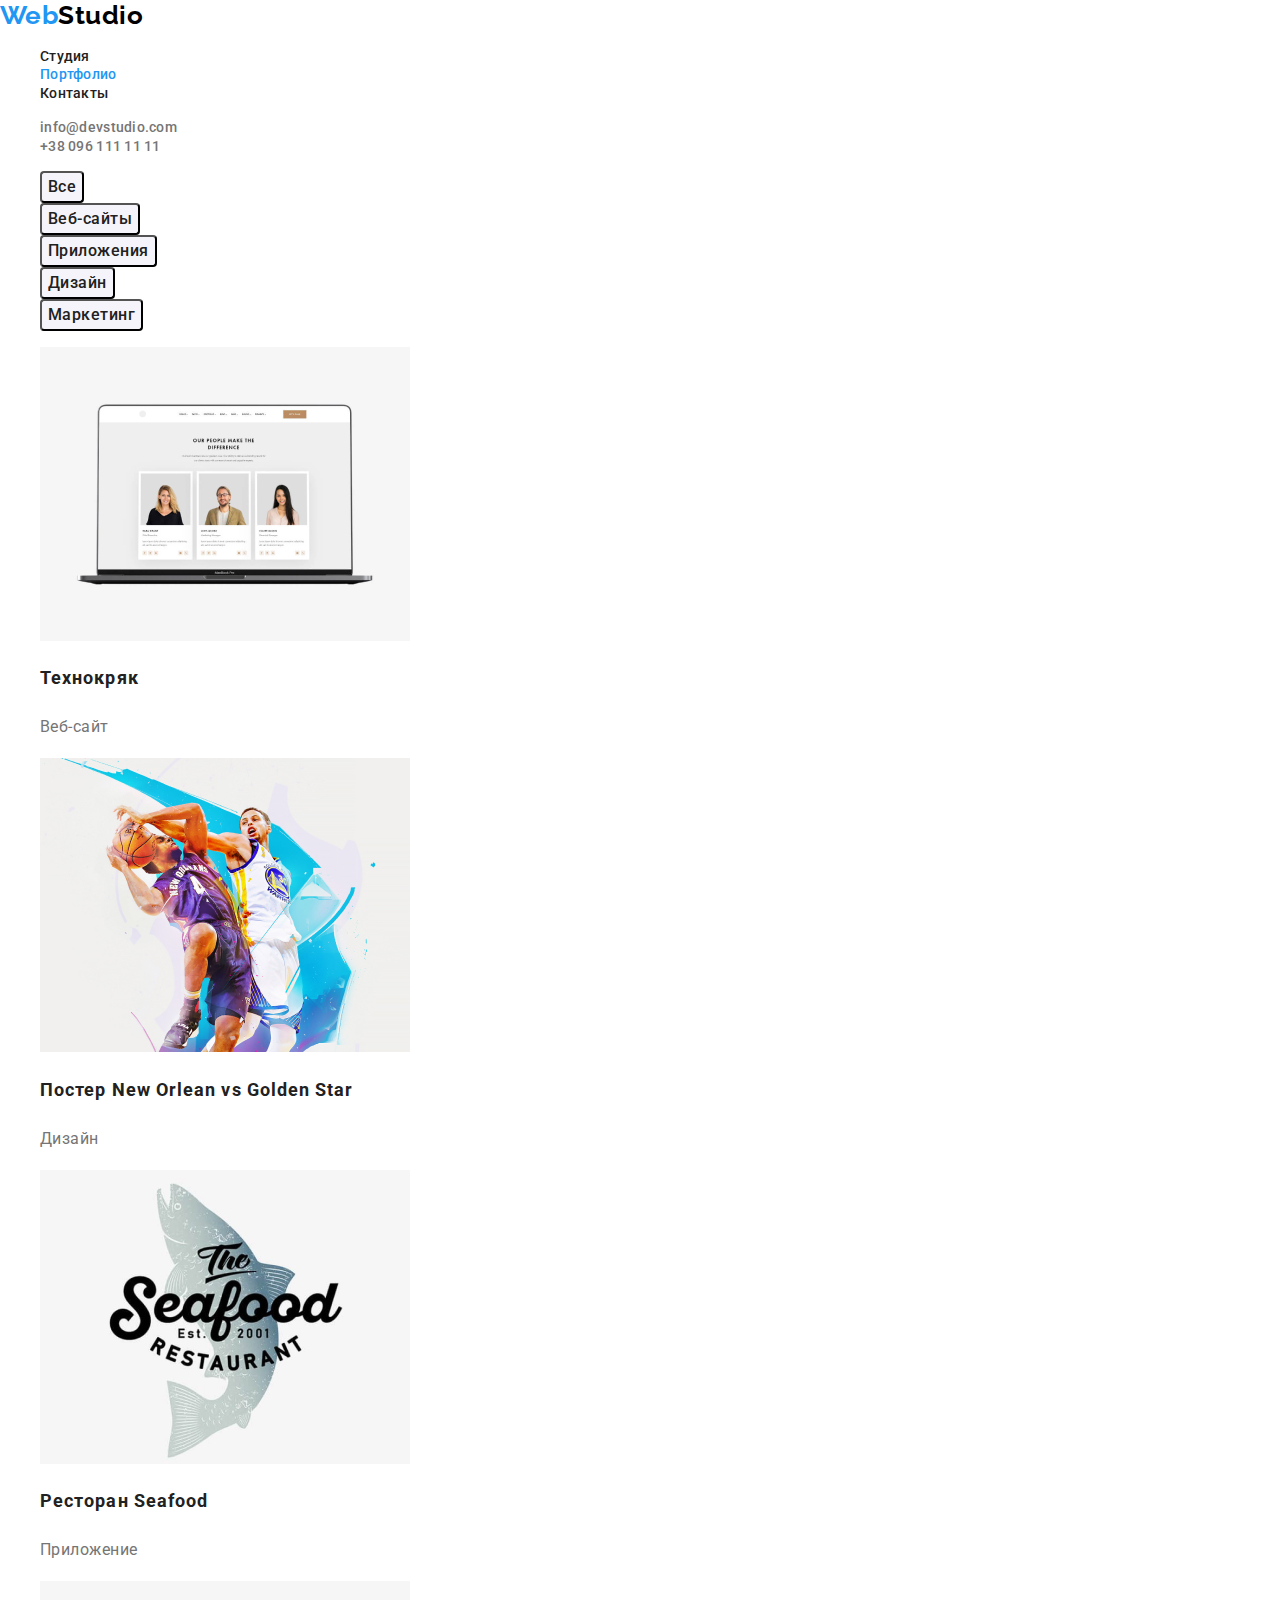
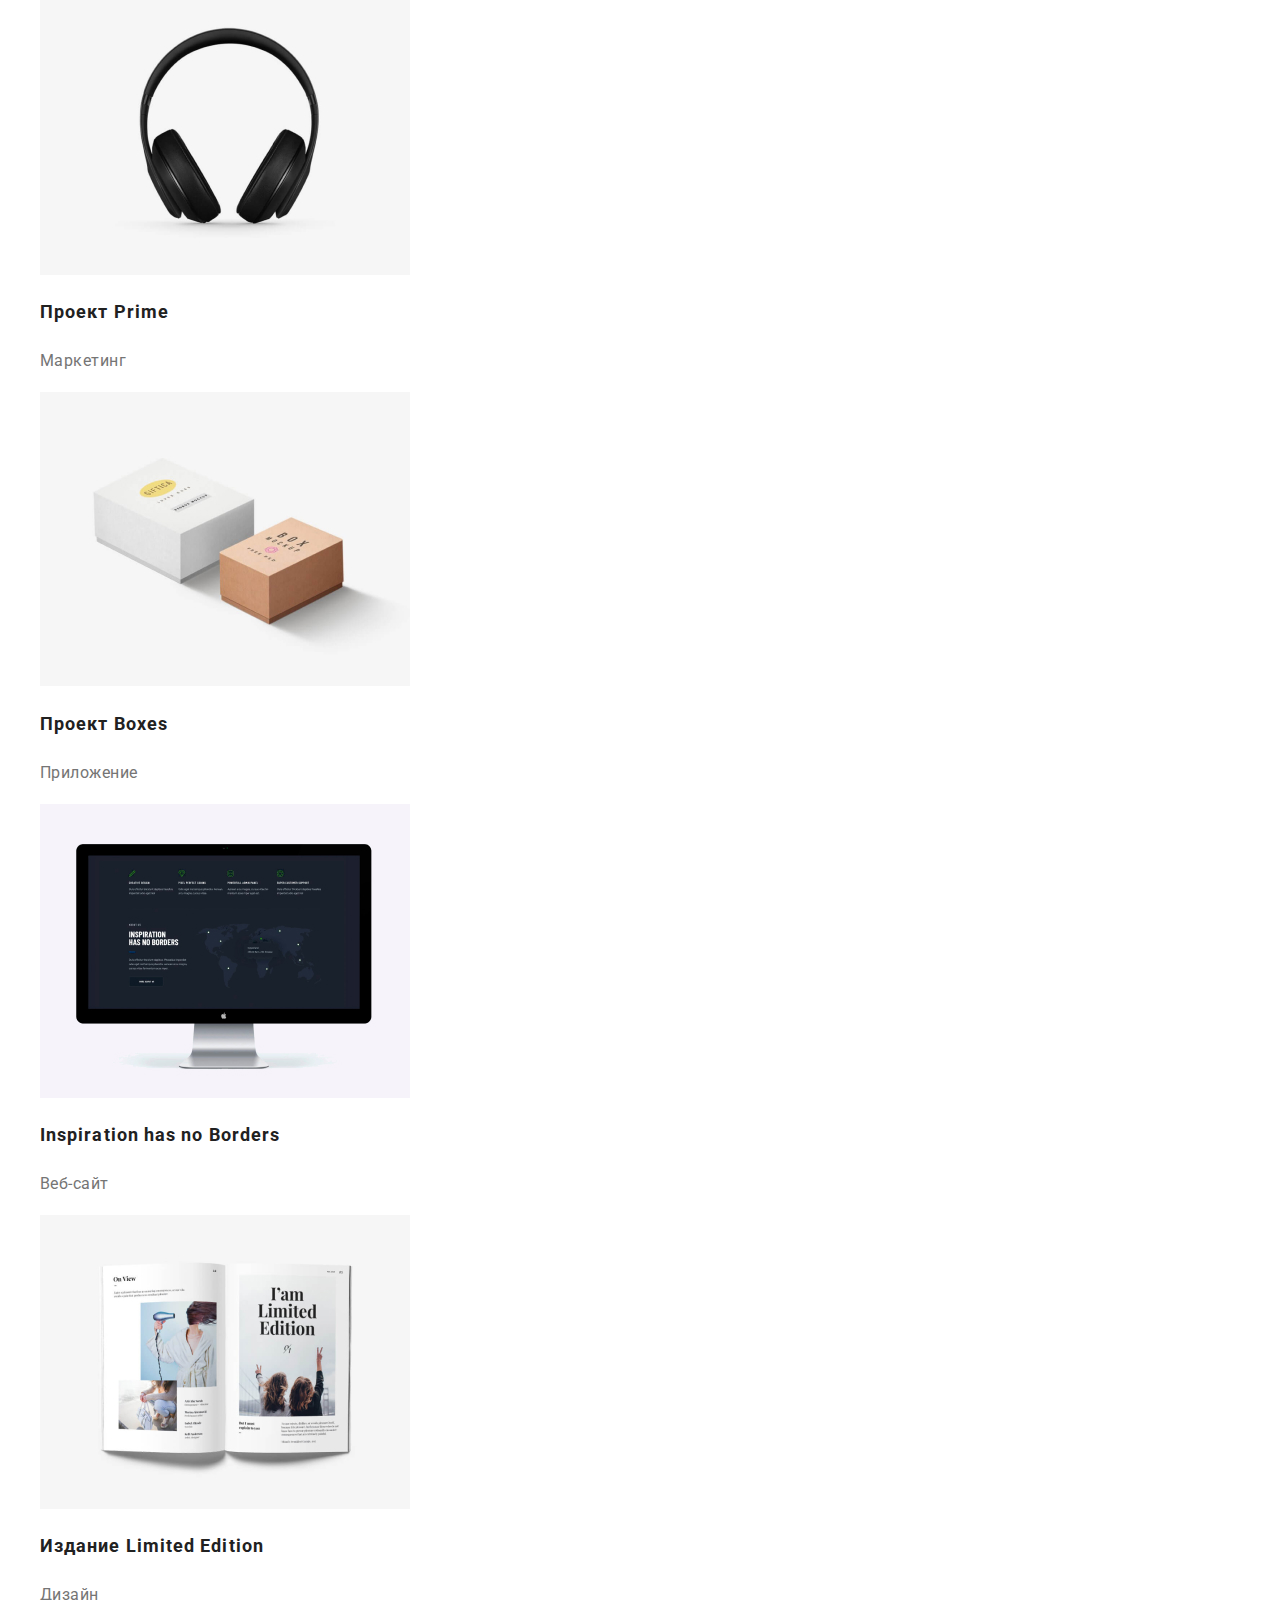
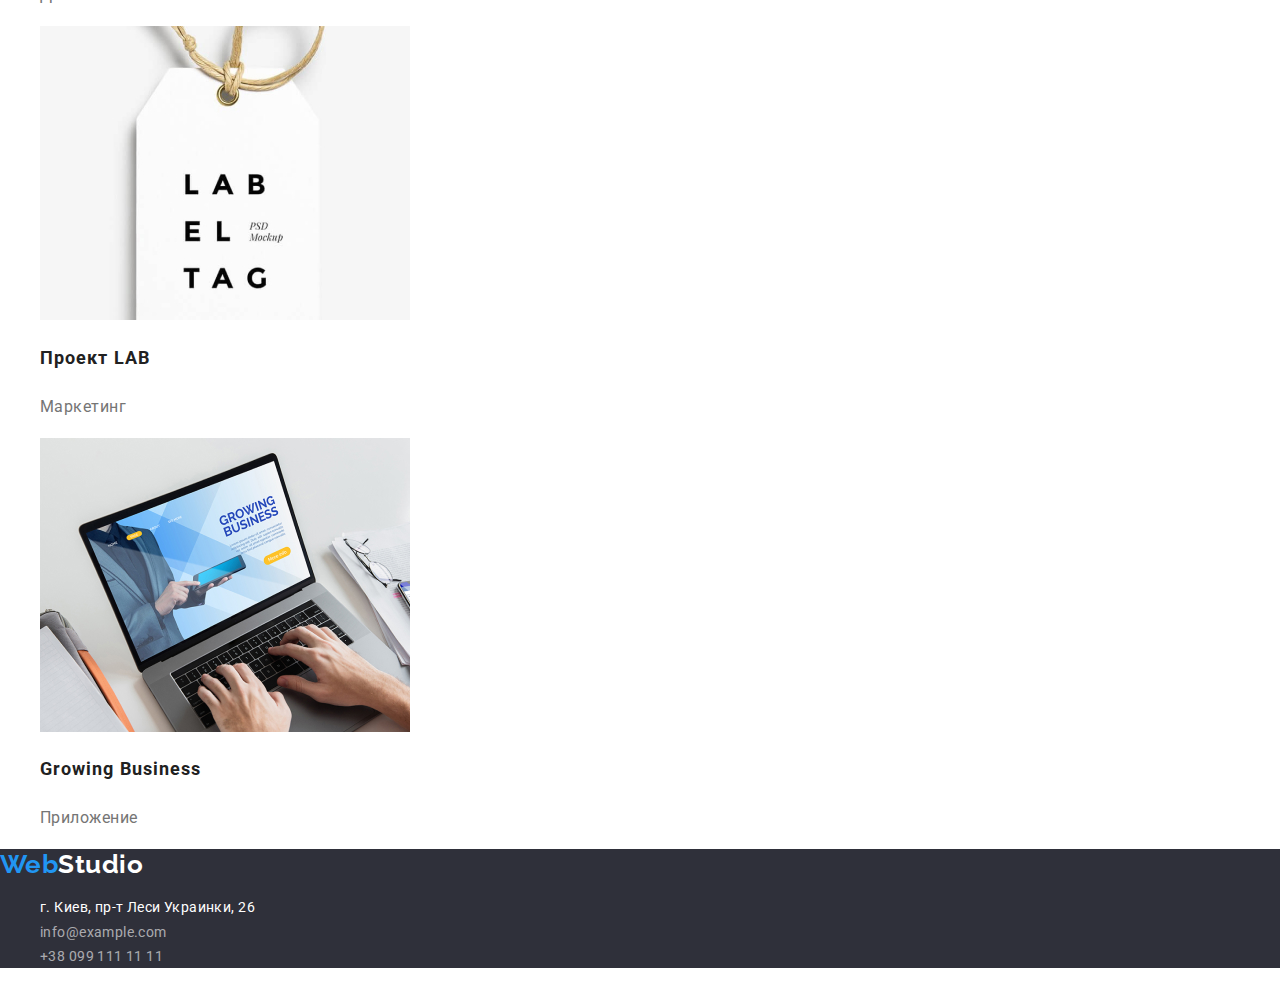
==== portfolio.html @ 664c5b65 "first commit" ====
<!DOCTYPE html>
<html lang="ru">

<head>
    <meta charset="UTF-8">
    <meta name="viewport" content="width=device-width, initial-scale=1.0">
    <title>WebStudio-Портфолио</title>
    <link rel="stylesheet" href="https://cdnjs.cloudflare.com/ajax/libs/modern-normalize/1.0.0/modern-normalize.css">
    <link
        href="https://fonts.googleapis.com/css2?family=Raleway:wght@700&family=Roboto:wght@400;500;700;900&display=swap"
        rel="stylesheet">
    <link rel="stylesheet" href="./css/style.css">
</head>

<body>
    <header class="header">
        <nav class="nav">
            <a class="logotype" href="./index.html" lang="en">
                Web<span class="logotype-studio logotype-studio-light-theme">Studio</span>
            </a>
            <ul class="nav-list">
                <li class="nav-list-item">
                    <a class="nav-list-link" href="./index.html">Студия</a>
                </li>
                <li class="nav-list-item">
                    <a class="nav-list-link active_link" href="./portfolio.html">Портфолио</a>
                </li>
                <li class="nav-list-item">
                    <a class="nav-list-link" href="#">Контакты</a>
                </li>
            </ul>
        </nav>
        <ul class="header-contacts-list">
            <li class="header-contacts-item">
                <a class="header-mail-link" href="mailto:info@devstudio.com">info@devstudio.com</a>
            </li>
            <li class="header-contacts-item">
                <a class="header-mail-link" href="tel:+380961111111">+38 096 111 11 11</a>
            </li>
        </ul>
    </header>
    <main>
        <section>
            <h1 hidden>Фильтры</h1>
            <ul class="filter-list">
                <li class="filter-list-item">
                    <button class="filter-list-button" type="button">Все</button>
                </li>
                <li class="filter-list-item">
                    <button class="filter-list-button" type="button">Веб-сайты</button>
                </li>
                <li class="filter-list-item">
                    <button class="filter-list-button" type="button">Приложения</button>
                </li>
                <li class="filter-list-item">
                    <button class="filter-list-button" type="button">Дизайн</button>
                </li>
                <li class="filter-list-item">
                    <button class="filter-list-button" type="button">Маркетинг</button>
                </li>
            </ul>
            <ul class="projects-list">
                <li class="projects-list-item">
                    <img class="projects-list-img" src="./images/portfolio/1-tehnokryak.jpg" alt="Технокряк" width="370"
                        height="294">
                    <h2 class="projects-list-title">Технокряк</h2>
                    <p class="projects-list-text">Веб-сайт</p>
                </li>
                <li class="projects-list-item">
                    <img class="projects-list-img" src="./images/portfolio/2-poster-new-orlean-vs-golden-star.jpg"
                        alt="Постер New Orlean vs Golden Star" width="370" height="294">
                    <h2 class="projects-list-title">Постер New Orlean vs Golden Star</h2>
                    <p class="projects-list-text">Дизайн</p>
                </li>
                <li class="projects-list-item">
                    <img class="projects-list-img" src="./images/portfolio/3-restoran-seafood.jpg"
                        alt="Ресторан Seafood" width="370" height="294">
                    <h2 class="projects-list-title">Ресторан Seafood</h2>
                    <p class="projects-list-text">Приложение</p>
                </li>
                <li class="projects-list-item">
                    <img class="projects-list-img" src="./images/portfolio/4-proekt-prime.jpg" alt="Проект Prime"
                        width="370" height="294">
                    <h2 class="projects-list-title">Проект Prime</h2>
                    <p class="projects-list-text">Маркетинг</p>
                </li>
                <li class="projects-list-item">
                    <img class="projects-list-img" src="./images/portfolio/5-proekt-boxes.jpg" alt="Проект Boxes"
                        width="370" height="294">
                    <h2 class="projects-list-title">Проект Boxes</h2>
                    <p class="projects-list-text">Приложение</p>
                </li>
                <li class="projects-list-item">
                    <img class="projects-list-img" src="./images/portfolio/6-inspiration-has-no-borders.jpg"
                        alt="Inspiration has no Borders" width="370" height="294">
                    <h2 class="projects-list-title">Inspiration has no Borders</h2>
                    <p class="projects-list-text">Веб-сайт</p>
                </li>
                <li class="projects-list-item">
                    <img class="projects-list-img" src="./images/portfolio/7-izdanie-limited-edition.jpg"
                        alt="Издание Limited Edition" width="370" height="294">
                    <h2 class="projects-list-title">Издание Limited Edition</h2>
                    <p class="projects-list-text">Дизайн</p>
                </li>
                <li class="projects-list-item">
                    <img class="projects-list-img" src="./images/portfolio/8-proekt-lab.jpg" alt="Проект LAB"
                        width="370" height="294">
                    <h2 class="projects-list-title">Проект LAB</h2>
                    <p class="projects-list-text">Маркетинг</p>
                </li>
                <li class="projects-list-item">
                    <img class="projects-list-img" src="./images/portfolio/9-growing-business.jpg"
                        alt="Growing Business" width="370" height="294">
                    <h2 class="projects-list-title">Growing Business</h2>
                    <p class="projects-list-text">Приложение</p>
                </li>
            </ul>
        </section>
    </main>
    <footer class="footer">
        <a class="logotype" href="./">
            Web<span class="logotype-studio logotype-studio-dark-theme">Studio</span>
        </a>
        <address class="address">
            <ul class="contact-information-list">
                <li class="contact-information-list-item"><a class="contact-information-address-link"
                        href="https://goo.gl/maps/LeHWgoiSGdTN2wAK9" target="_blank">г. Киев, пр-т Леси Украинки, 26</a>
                </li>
                <li class="contact-information-list-item"><a class="contact-information-link"
                        href="mailto:info@example.com">info@example.com</a></li>
                <li class="contact-information-list-item"><a class="contact-information-link"
                        href="tel:+380991111111">+38 099 111 11 11</a></li>
            </ul>
        </address>
    </footer>
</body>

</html>
---- css/style.css ----
:root {
    --text-font: 'Roboto', sans-serif;
    --logo-font: 'Raleway', sans-serif;
    --text-color: #757575;
    --title-color: #212121;
    --accent-color: #2196F3;
    --background-color: #FFFFFF;
}

body {
    font-family: 'Roboto', sans-serif;
    letter-spacing: 0.03em;
}

/* ===== ===== */

/* ===== HEADER===== */
.header {
    background: var(--background-color);
}

.logotype {
    text-decoration: none;
    font-family: var(--logo-font);
    font-weight: 700;
    font-size: 26px;
    line-height: 1.192;
    /* identical to box height */
    color: #2196F3;
}

.logotype-studio {
    font-family: var(--logo-font);
    font-weight: 700;
    font-size: 26px;
    line-height: 31px;
    /* identical to box height */
}

.logotype-studio-light-theme {
    color: #000000;
}

.logotype-studio-dark-theme {
    color: var(--background-color);
}


.nav-list {
    list-style-type: none;
}

.nav-list-link {
    text-decoration: none;
    font-weight: 500;
    font-size: 14px;
    line-height: 1.143;
    letter-spacing: 0.02em;
    color: var(--title-color);
}

.nav-list-link:hover,
.nav-list-link:focus,
.header-mail-link:hover,
.header-mail-link:focus,
.header-phone-link:hover,
.header-phone-link:focus,
.active_link {
    color: var(--accent-color);
}

.header-contacts-list {
    list-style-type: none;
}

.header-mail-link{
    text-decoration: none;
    font-style: normal;
    font-weight: 500;
    font-size: 14px;
    line-height: 1.143;
    letter-spacing: 0.02em;
    color: var(--text-color);
}

.header-phone-link{
    text-decoration: none;
    font-style: normal;
    font-weight: 500;
    font-size: 14px;
    line-height: 1.143;
    letter-spacing: 0.02em;
    color: var(--text-color);
}
/* ===== END HEADER ===== */

/* ===== MAIN ===== */

/* ===== HERO ===== */
.hero {
    background: #2F303A;
}

.hero-title {
    font-weight: 900;
    font-size: 44px;
    line-height: 1.364;
    text-align: center;
    letter-spacing: 0.06em;
    text-transform: uppercase;
    color: #FFFFFF;
}

.modal-btn {
    font-family: inherit;
    font-weight: 700;
    font-size: 16px;
    line-height: 1,875;
    /* identical to box height, or 187% */
    display: flex;
    align-items: center;
    text-align: center;
    letter-spacing: 0.06em;
    color: #FFFFFF;
    background: #2196F3;
    box-shadow: 0px 4px 4px rgba(0, 0, 0, 0.15);
    border-radius: 4px;
    cursor: pointer;
}

/* ===== END HERO ===== */

.features {
    background:var(--background-color);
}

.features-list {
    list-style-type: none;
}

.features-item-title {
    font-weight: 700;
    font-size: 14px;
    line-height: 1.143;
    letter-spacing: 0.03em;
    text-transform: uppercase;
    color: var(--title-color);
}

.features-item-text {
    font-weight: 400;
    font-size: 14px;
    line-height: 1.714;
    letter-spacing: 0.03em;
    color: var(--text-color);
}

.specialization {
    background:var(--background-color);
}

.specialization-list {
    list-style-type: none;
}

.specialization-title {
    font-weight: 700;
    font-size: 36px;
    line-height: 1.167;
    text-align: center;
    letter-spacing: 0.03em;
    color: var(--title-color);
}

.our-team {
    background: #F5F4FA;
}

.our-team-list {
    list-style-type: none;
}

.our-team-item-title {
    font-weight: 500;
    font-size: 16px;
    line-height:  1.188;
    /* identical to box height */
    text-align: center;
    letter-spacing: 0.03em;
    color: var(--title-color);
}

.our-team-item-text {
    font-weight: 400;
    font-size: 16px;
    line-height:  1.188;
    /* identical to box height */
    text-align: center;
    letter-spacing: 0.03em;
    color: var(--text-color);
}

/* ===== FOOTER ===== */

.footer {
    background: #2F303A;
}

.contact-information-list {
    list-style-type: none;
}

.contact-information-address-link {
    text-decoration: none;
    font-style: normal;
    font-weight: 400;
    font-size: 14px;
    line-height: 1.714;
    /* or 171% */
    letter-spacing: 0.03em;
    color: #FFFFFF;
}

.contact-information-link {
    text-decoration: none;
    font-style: normal;
    font-weight: 400;
    font-size: 14px;
    line-height: 24px;
    /* or 171% */
    letter-spacing: 0.03em;
    color: rgba(255, 255, 255, 0.6);
}

/* ===== END FOOTER ===== */

/* ----------- ПОРТФОЛИО ---------- */

/* ===== MAIN ===== */
.filter-list {
    list-style-type: none;
}

.filter-list-button {
    font-family: inherit;
    font-weight: 500;
    font-size: 16px;
    line-height: 1.625;
    /* identical to box height, or 162% */
    text-align: center;
    letter-spacing: 0.03em;
    color: var(--title-color);
    background: #F5F4FA;
    border-radius: 4px;
    cursor: pointer;
}

.filter-list-button:hover,
.filter-list-button:focus {
    color: #FFFFFF;
    background: var(--accent-color);
    /* shadow-middle */
    box-shadow: 0px 3px 1px rgba(0, 0, 0, 0.1), 0px 1px 2px
}

.projects-list {
    list-style-type: none;
}

.projects-list-title {
    font-weight: 700;
    font-size: 18px;
    line-height: 2;
    /* identical to box height, or 200% */
    letter-spacing: 0.06em;
    color: var(--title-color)
}

.projects-list-text {
    font-weight: 400;
    font-size: 16px;
    line-height: 1.875;
    /* identical to box height, or 187% */
    letter-spacing: 0.03em;
    color: var(--text-color)
}

/* =====END MAIN ===== */
/* ---------- END ПОРТФОЛИО ---------- */
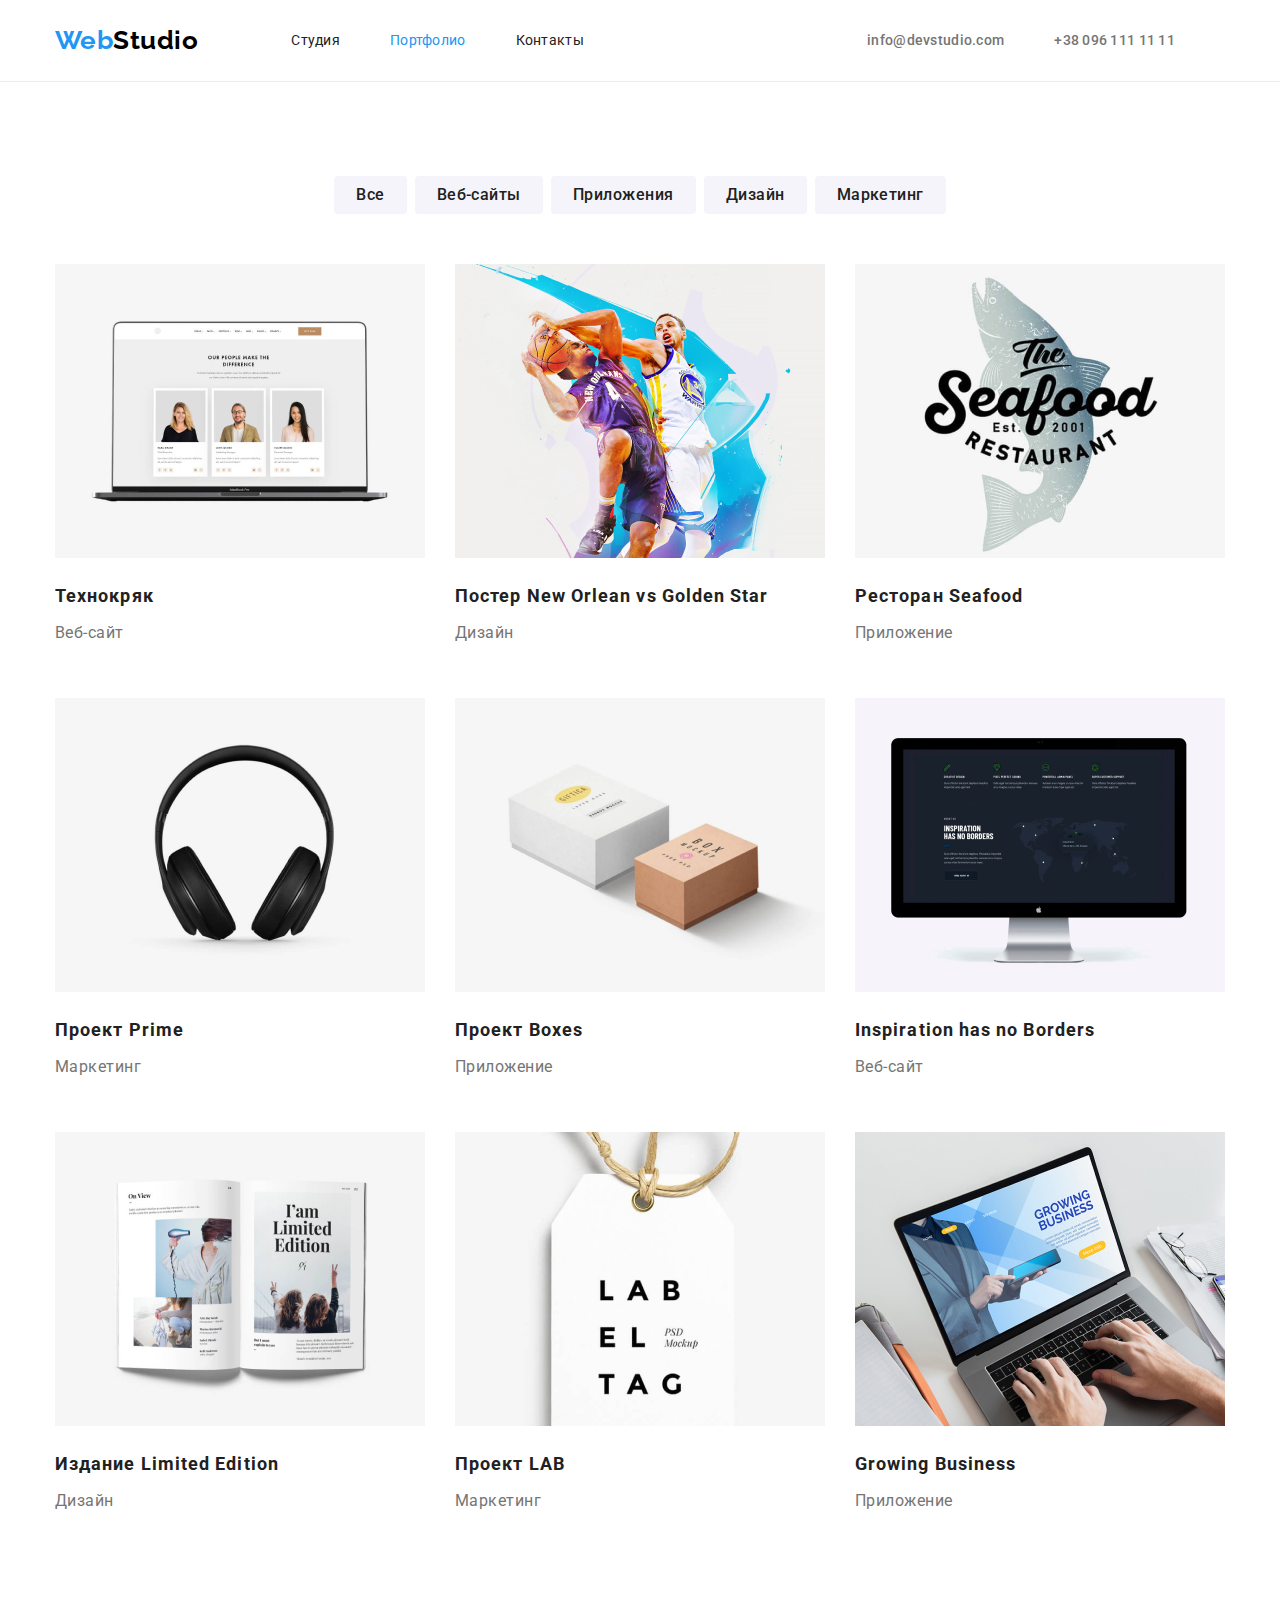
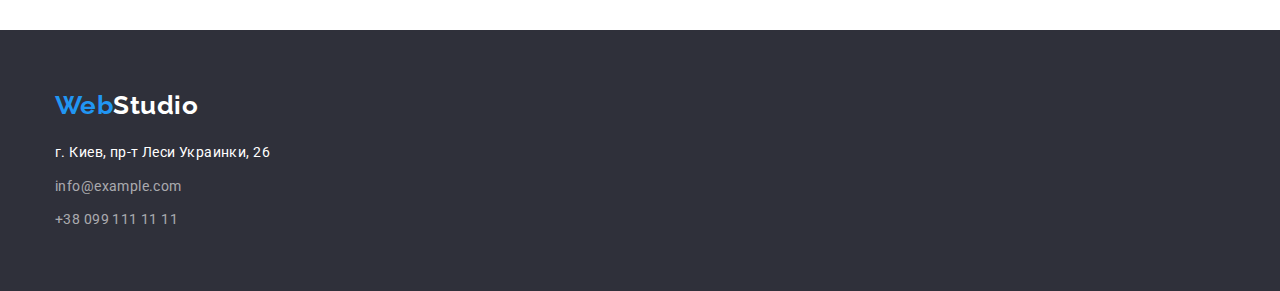
==== commit 3c5b5261: "first commit hw3" ====
--- a/portfolio.html
+++ b/portfolio.html
@@ -13,125 +13,141 @@
 </head>
 
 <body>
-    <header class="header">
-        <nav class="nav">
-            <a class="logotype" href="./index.html" lang="en">
-                Web<span class="logotype-studio logotype-studio-light-theme">Studio</span>
-            </a>
-            <ul class="nav-list">
-                <li class="nav-list-item">
-                    <a class="nav-list-link" href="./index.html">Студия</a>
+    <header class="header border">
+        <div class="container">
+            <nav class="nav">
+                <a class="logotype link logo-margin-header" href="./index.html" lang="en">
+                    Web<span class="logotype-studio logotype-studio-light-theme">Studio</span>
+                </a>
+                <ul class="nav-list list">
+                    <li class="nav-list-item">
+                        <a class="nav-list-link link" href="./index.html">Студия</a>
+                    </li>
+
+                    <li class="nav-list-item">
+                        <a class="nav-list-link active_link link" href="./portfolio.html">Портфолио</a>
+                    </li>
+
+                    <li class="nav-list-item">
+                        <a class="nav-list-link link" href="#">Контакты</a>
+                    </li>
+                </ul>
+            </nav>
+            <ul class="header-contacts-list list">
+                <li class="header-contacts-item">
+                    <a class="header-mail-link link" href="mailto:info@devstudio.com">info@devstudio.com</a>
                 </li>
-                <li class="nav-list-item">
-                    <a class="nav-list-link active_link" href="./portfolio.html">Портфолио</a>
-                </li>
-                <li class="nav-list-item">
-                    <a class="nav-list-link" href="#">Контакты</a>
+
+                <li class="header-contacts-item">
+                    <a class="header-mail-link link" href="tel:+380961111111">+38 096 111 11 11</a>
                 </li>
             </ul>
-        </nav>
-        <ul class="header-contacts-list">
-            <li class="header-contacts-item">
-                <a class="header-mail-link" href="mailto:info@devstudio.com">info@devstudio.com</a>
-            </li>
-            <li class="header-contacts-item">
-                <a class="header-mail-link" href="tel:+380961111111">+38 096 111 11 11</a>
-            </li>
-        </ul>
+        </div>
     </header>
     <main>
-        <section>
-            <h1 hidden>Фильтры</h1>
-            <ul class="filter-list">
-                <li class="filter-list-item">
-                    <button class="filter-list-button" type="button">Все</button>
-                </li>
-                <li class="filter-list-item">
-                    <button class="filter-list-button" type="button">Веб-сайты</button>
-                </li>
-                <li class="filter-list-item">
-                    <button class="filter-list-button" type="button">Приложения</button>
-                </li>
-                <li class="filter-list-item">
-                    <button class="filter-list-button" type="button">Дизайн</button>
-                </li>
-                <li class="filter-list-item">
-                    <button class="filter-list-button" type="button">Маркетинг</button>
-                </li>
-            </ul>
-            <ul class="projects-list">
-                <li class="projects-list-item">
-                    <img class="projects-list-img" src="./images/portfolio/1-tehnokryak.jpg" alt="Технокряк" width="370"
-                        height="294">
-                    <h2 class="projects-list-title">Технокряк</h2>
-                    <p class="projects-list-text">Веб-сайт</p>
-                </li>
-                <li class="projects-list-item">
-                    <img class="projects-list-img" src="./images/portfolio/2-poster-new-orlean-vs-golden-star.jpg"
-                        alt="Постер New Orlean vs Golden Star" width="370" height="294">
-                    <h2 class="projects-list-title">Постер New Orlean vs Golden Star</h2>
-                    <p class="projects-list-text">Дизайн</p>
-                </li>
-                <li class="projects-list-item">
-                    <img class="projects-list-img" src="./images/portfolio/3-restoran-seafood.jpg"
-                        alt="Ресторан Seafood" width="370" height="294">
-                    <h2 class="projects-list-title">Ресторан Seafood</h2>
-                    <p class="projects-list-text">Приложение</p>
-                </li>
-                <li class="projects-list-item">
-                    <img class="projects-list-img" src="./images/portfolio/4-proekt-prime.jpg" alt="Проект Prime"
-                        width="370" height="294">
-                    <h2 class="projects-list-title">Проект Prime</h2>
-                    <p class="projects-list-text">Маркетинг</p>
-                </li>
-                <li class="projects-list-item">
-                    <img class="projects-list-img" src="./images/portfolio/5-proekt-boxes.jpg" alt="Проект Boxes"
-                        width="370" height="294">
-                    <h2 class="projects-list-title">Проект Boxes</h2>
-                    <p class="projects-list-text">Приложение</p>
-                </li>
-                <li class="projects-list-item">
-                    <img class="projects-list-img" src="./images/portfolio/6-inspiration-has-no-borders.jpg"
-                        alt="Inspiration has no Borders" width="370" height="294">
-                    <h2 class="projects-list-title">Inspiration has no Borders</h2>
-                    <p class="projects-list-text">Веб-сайт</p>
-                </li>
-                <li class="projects-list-item">
-                    <img class="projects-list-img" src="./images/portfolio/7-izdanie-limited-edition.jpg"
-                        alt="Издание Limited Edition" width="370" height="294">
-                    <h2 class="projects-list-title">Издание Limited Edition</h2>
-                    <p class="projects-list-text">Дизайн</p>
-                </li>
-                <li class="projects-list-item">
-                    <img class="projects-list-img" src="./images/portfolio/8-proekt-lab.jpg" alt="Проект LAB"
-                        width="370" height="294">
-                    <h2 class="projects-list-title">Проект LAB</h2>
-                    <p class="projects-list-text">Маркетинг</p>
-                </li>
-                <li class="projects-list-item">
-                    <img class="projects-list-img" src="./images/portfolio/9-growing-business.jpg"
-                        alt="Growing Business" width="370" height="294">
-                    <h2 class="projects-list-title">Growing Business</h2>
-                    <p class="projects-list-text">Приложение</p>
-                </li>
-            </ul>
+        <section class="portfolio section-padding">
+            <div class="container">
+                <div class="filters-container">
+                    <h1 hidden>Фильтры</h1>
+                    <ul class="filter-list list">
+                        <li class="filter-list-item">
+                            <button class="filter-list-button" type="button">Все</button>
+                        </li>
+
+                        <li class="filter-list-item">
+                            <button class="filter-list-button" type="button">Веб-сайты</button>
+                        </li>
+
+                        <li class="filter-list-item">
+                            <button class="filter-list-button" type="button">Приложения</button>
+                        </li>
+
+                        <li class="filter-list-item">
+                            <button class="filter-list-button" type="button">Дизайн</button>
+                        </li>
+
+                        <li class="filter-list-item">
+                            <button class="filter-list-button" type="button">Маркетинг</button>
+                        </li>
+                    </ul>
+                </div>
+                <ul class="projects-list list">
+                    <li class="projects-list-item">
+                        <img class="projects-list-img" src="./images/portfolio/1-tehnokryak.jpg" alt="Технокряк"
+                            width="370" height="294">
+                        <h2 class="projects-list-title">Технокряк</h2>
+                        <p class="projects-list-text">Веб-сайт</p>
+                    </li>
+                    <li class="projects-list-item">
+                        <img class="projects-list-img" src="./images/portfolio/2-poster-new-orlean-vs-golden-star.jpg"
+                            alt="Постер New Orlean vs Golden Star" width="370" height="294">
+                        <h2 class="projects-list-title">Постер New Orlean vs Golden Star</h2>
+                        <p class="projects-list-text">Дизайн</p>
+                    </li>
+                    <li class="projects-list-item">
+                        <img class="projects-list-img" src="./images/portfolio/3-restoran-seafood.jpg"
+                            alt="Ресторан Seafood" width="370" height="294">
+                        <h2 class="projects-list-title">Ресторан Seafood</h2>
+                        <p class="projects-list-text">Приложение</p>
+                    </li>
+                    <li class="projects-list-item">
+                        <img class="projects-list-img" src="./images/portfolio/4-proekt-prime.jpg" alt="Проект Prime"
+                            width="370" height="294">
+                        <h2 class="projects-list-title">Проект Prime</h2>
+                        <p class="projects-list-text">Маркетинг</p>
+                    </li>
+                    <li class="projects-list-item">
+                        <img class="projects-list-img" src="./images/portfolio/5-proekt-boxes.jpg" alt="Проект Boxes"
+                            width="370" height="294">
+                        <h2 class="projects-list-title">Проект Boxes</h2>
+                        <p class="projects-list-text">Приложение</p>
+                    </li>
+                    <li class="projects-list-item">
+                        <img class="projects-list-img" src="./images/portfolio/6-inspiration-has-no-borders.jpg"
+                            alt="Inspiration has no Borders" width="370" height="294">
+                        <h2 class="projects-list-title">Inspiration has no Borders</h2>
+                        <p class="projects-list-text">Веб-сайт</p>
+                    </li>
+                    <li class="projects-list-item">
+                        <img class="projects-list-img" src="./images/portfolio/7-izdanie-limited-edition.jpg"
+                            alt="Издание Limited Edition" width="370" height="294">
+                        <h2 class="projects-list-title">Издание Limited Edition</h2>
+                        <p class="projects-list-text">Дизайн</p>
+                    </li>
+                    <li class="projects-list-item">
+                        <img class="projects-list-img" src="./images/portfolio/8-proekt-lab.jpg" alt="Проект LAB"
+                            width="370" height="294">
+                        <h2 class="projects-list-title">Проект LAB</h2>
+                        <p class="projects-list-text">Маркетинг</p>
+                    </li>
+                    <li class="projects-list-item">
+                        <img class="projects-list-img" src="./images/portfolio/9-growing-business.jpg"
+                            alt="Growing Business" width="370" height="294">
+                        <h2 class="projects-list-title">Growing Business</h2>
+                        <p class="projects-list-text">Приложение</p>
+                    </li>
+                </ul>
+            </div>
         </section>
     </main>
     <footer class="footer">
-        <a class="logotype" href="./">
-            Web<span class="logotype-studio logotype-studio-dark-theme">Studio</span>
-        </a>
-        <address class="address">
-            <ul class="contact-information-list">
-                <li class="contact-information-list-item"><a class="contact-information-address-link"
-                        href="https://goo.gl/maps/LeHWgoiSGdTN2wAK9" target="_blank">г. Киев, пр-т Леси Украинки, 26</a>
-                </li>
-                <li class="contact-information-list-item"><a class="contact-information-link"
-                        href="mailto:info@example.com">info@example.com</a></li>
-                <li class="contact-information-list-item"><a class="contact-information-link"
-                        href="tel:+380991111111">+38 099 111 11 11</a></li>
-            </ul>
-        </address>
+        <div class="container">
+            <a class="logotype link logo-margin-footer" href="./">
+                Web<span class="logotype-studio logotype-studio-dark-theme">Studio</span>
+            </a>
+            <address class="address">
+                <ul class="contact-information-list list">
+                    <li class="contact-information-list-item"><a class="contact-information-address-link link"
+                            href="https://goo.gl/maps/LeHWgoiSGdTN2wAK9" target="_blank">г. Киев, пр-т Леси Украинки,
+                            26</a>
+                    </li>
+                    <li class="contact-information-list-item"><a class="contact-information-link link"
+                            href="mailto:info@example.com">info@example.com</a></li>
+                    <li class="contact-information-list-item"><a class="contact-information-link link"
+                            href="tel:+380991111111">+38 099 111 11 11</a></li>
+                </ul>
+            </address>
+        </div>
     </footer>
 </body>
 
--- a/css/style.css
+++ b/css/style.css
@@ -4,7 +4,9 @@
     --text-color: #757575;
     --title-color: #212121;
     --accent-color: #2196F3;
-    --background-color: #FFFFFF;
+    --header-hero-btn-color: #FFFFFF;
+    --hero-footer-bgrnd-color: #2F303A;
+    --our-team-bgrnd-color: #F5F4FA;
 }
 
 body {
@@ -12,29 +14,86 @@
     letter-spacing: 0.03em;
 }
 
-/* ===== ===== */
+.visually-hidden:not(:focus):not(:active),
+input[type="checkbox"].visually-hidden,
+input[type="radio"].visually-hidden {
+  position: absolute;
+  width: 1px;
+  height: 1px;
+  margin: -1px;
+  border: 0;
+  padding: 0;
+  white-space: nowrap;
+  clip-path: inset(100%);
+  clip: rect(0 0 0 0);
+  overflow: hidden;
+}
+
+h1,
+h2,
+h3,
+h4,
+h5,
+h6,
+p {
+margin: 0;
+}
+
+ul,
+ol {
+margin: 0;
+padding: 0;
+}
+
+img {
+display: block;
+max-width: 100%;
+height: auto;
+}
+
+.list {
+list-style: none;
+}
+
+.link {
+text-decoration: none;
+}
+
+.container {
+    width: 1200px;
+    padding-left: 15px;
+    padding-right: 15px;
+    margin: 0 auto;
+}
+
+.section-padding {
+    padding-top: 94px;
+    padding-bottom: 94px;
+}
+
+.border {
+    border-bottom: 1px solid #ECECEC;
+}
 
 /* ===== HEADER===== */
-.header {
-    background: var(--background-color);
+.header .container {
+    display: flex;
+    align-items: center;
 }
 
 .logotype {
-    text-decoration: none;
     font-family: var(--logo-font);
     font-weight: 700;
     font-size: 26px;
     line-height: 1.192;
     /* identical to box height */
-    color: #2196F3;
-}
-
-.logotype-studio {
-    font-family: var(--logo-font);
-    font-weight: 700;
-    font-size: 26px;
-    line-height: 31px;
-    /* identical to box height */
+    color: var(--accent-color);
+}
+
+.logo-margin-header {
+    margin-right: 93px;
+    padding-top: 24.6px;
+    padding-bottom: 25px;
 }
 
 .logotype-studio-light-theme {
@@ -42,21 +101,31 @@
 }
 
 .logotype-studio-dark-theme {
-    color: var(--background-color);
-}
-
+    color: var(--header-hero-btn-color);
+}
+
+.nav {
+    display: flex;
+    align-items: center;
+}
 
 .nav-list {
-    list-style-type: none;
+    display: flex;
+    align-items: center;
+}
+
+.nav-list-item:not(:last-child) {
+    margin-right: 50px;
 }
 
 .nav-list-link {
-    text-decoration: none;
-    font-weight: 500;
+    display: block;
     font-size: 14px;
     line-height: 1.143;
     letter-spacing: 0.02em;
     color: var(--title-color);
+    padding-top: 32px;
+    padding-bottom: 32px;
 }
 
 .nav-list-link:hover,
@@ -70,35 +139,46 @@
 }
 
 .header-contacts-list {
-    list-style-type: none;
-}
-
-.header-mail-link{
-    text-decoration: none;
-    font-style: normal;
+    display: flex;
+    align-items: center;
+    margin-left: auto;
+}
+
+.header-mail-link {
+    /* font-style: normal; */
     font-weight: 500;
     font-size: 14px;
     line-height: 1.143;
     letter-spacing: 0.02em;
     color: var(--text-color);
+    padding-top: 32px;
+    padding-bottom: 32px;
+    margin-right: 50px;
 }
 
 .header-phone-link{
-    text-decoration: none;
-    font-style: normal;
+    /* font-style: normal; */
     font-weight: 500;
     font-size: 14px;
     line-height: 1.143;
     letter-spacing: 0.02em;
     color: var(--text-color);
+    padding-top: 32px;
+    padding-bottom: 32px;
 }
 /* ===== END HEADER ===== */
-
-/* ===== MAIN ===== */
 
 /* ===== HERO ===== */
 .hero {
-    background: #2F303A;
+    background-color: var(--hero-footer-bgrnd-color);
+    padding-top: 200px;
+    padding-bottom: 200px;
+}
+
+.hero .container {
+    display: flex;
+    flex-direction: column;
+    align-items: center;
 }
 
 .hero-title {
@@ -108,34 +188,46 @@
     text-align: center;
     letter-spacing: 0.06em;
     text-transform: uppercase;
-    color: #FFFFFF;
+    color: var(--header-hero-btn-color);
+    max-width: 696px;
+    margin-bottom: 30px;
 }
 
 .modal-btn {
+    /* min-width: 200px; */
     font-family: inherit;
     font-weight: 700;
     font-size: 16px;
-    line-height: 1,875;
+    line-height: 1.875;
     /* identical to box height, or 187% */
-    display: flex;
-    align-items: center;
-    text-align: center;
     letter-spacing: 0.06em;
-    color: #FFFFFF;
-    background: #2196F3;
+    color: var(--header-hero-btn-color);
+    background: var(--accent-color);
     box-shadow: 0px 4px 4px rgba(0, 0, 0, 0.15);
     border-radius: 4px;
     cursor: pointer;
+    border: none;
+    padding: 9px 30px;
 }
 
 /* ===== END HERO ===== */
 
-.features {
-    background:var(--background-color);
+/* ===== FEATURES ===== */
+.features .container {
+    display: flex;
 }
 
 .features-list {
-    list-style-type: none;
+    display: flex;
+}
+
+.features-list-item {
+    width: calc((100% - 90px) / 4);
+    margin-right: 30px;
+}
+
+.features-list-item:last-child {
+    margin-right: 0px;
 }
 
 .features-item-title {
@@ -145,6 +237,7 @@
     letter-spacing: 0.03em;
     text-transform: uppercase;
     color: var(--title-color);
+    margin-bottom: 10px;
 }
 
 .features-item-text {
@@ -155,12 +248,30 @@
     color: var(--text-color);
 }
 
+/* ===== END FEATURES ===== */
+
+/* ===== SPECIALIZATION ===== */
 .specialization {
-    background:var(--background-color);
+        padding-bottom: 94px;
+}
+
+.specialization .container {
+    display: flex;
+    flex-direction: column;
+    align-items: center;
 }
 
 .specialization-list {
-    list-style-type: none;
+    display: flex;
+}
+
+.specialization-list-item {
+    width: calc((100% - 60px) / 3);
+    margin-right: 30px;
+}
+
+.specialization-list-item:last-child {
+    margin-right: 0px;
 }
 
 .specialization-title {
@@ -170,14 +281,42 @@
     text-align: center;
     letter-spacing: 0.03em;
     color: var(--title-color);
-}
-
+    margin-bottom: 50px;
+}
+
+/* ===== END SPECIALIZATION ===== */
+
+/* ===== OUR TEAM ===== */
 .our-team {
-    background: #F5F4FA;
+    background-color: var(--our-team-bgrnd-color);
+}
+
+.our-team .container {
+    display: flex;
+    flex-direction: column;
+    align-items: center;
 }
 
 .our-team-list {
-    list-style-type: none;
+    display: flex;
+}
+
+.our-team-list-item {
+    width: calc((100% - 90px)/4);
+    margin-right: 30px;
+    padding-bottom: 30px;
+    background: var(--header-hero-btn-color);
+/* material shadow v1 */
+    box-shadow: 0px 1px 3px rgba(0, 0, 0, 0.12), 0px 1px 1px rgba(0, 0, 0, 0.14), 0px 2px 1px rgba(0, 0, 0, 0.2);
+    border-radius: 0px 0px 4px 4px;
+}
+
+.our-team-list-item:last-child {
+    margin-right: 0px;
+}
+
+.our-team-img {
+    margin-bottom: 30px;
 }
 
 .our-team-item-title {
@@ -188,6 +327,7 @@
     text-align: center;
     letter-spacing: 0.03em;
     color: var(--title-color);
+    margin-bottom: 10px;
 }
 
 .our-team-item-text {
@@ -200,29 +340,39 @@
     color: var(--text-color);
 }
 
+/* ===== END OUR TEAM ===== */
+
 /* ===== FOOTER ===== */
-
 .footer {
-    background: #2F303A;
-}
-
-.contact-information-list {
-    list-style-type: none;
+    background-color: var(--hero-footer-bgrnd-color);
+    padding-top: 60px;
+    padding-bottom: 60px;
+}
+
+.footer .container {
+    display: flex;
+    flex-direction: column;
+}
+
+.logo-margin-footer {
+    margin-bottom: 20px;
+}
+
+.contact-information-list-item:not(:last-child) {
+    margin-bottom: 9px;
 }
 
 .contact-information-address-link {
-    text-decoration: none;
     font-style: normal;
     font-weight: 400;
     font-size: 14px;
     line-height: 1.714;
     /* or 171% */
     letter-spacing: 0.03em;
-    color: #FFFFFF;
+    color: var(--header-hero-btn-color);
 }
 
 .contact-information-link {
-    text-decoration: none;
     font-style: normal;
     font-weight: 400;
     font-size: 14px;
@@ -234,11 +384,26 @@
 
 /* ===== END FOOTER ===== */
 
+
 /* ----------- ПОРТФОЛИО ---------- */
-
-/* ===== MAIN ===== */
+.portfolio .container {
+    display: flex;
+    flex-direction: column;
+    align-items: center;
+}
+
+.filters-container {
+    /* width: 611px; */
+    margin-bottom: 50px;
+}
+
 .filter-list {
-    list-style-type: none;
+    display: flex;
+    align-items: center;
+}
+
+.filter-list-item:not(:last-child) {
+    margin-right: 8px;
 }
 
 .filter-list-button {
@@ -250,21 +415,47 @@
     text-align: center;
     letter-spacing: 0.03em;
     color: var(--title-color);
-    background: #F5F4FA;
+    background: var(--our-team-bgrnd-color);
     border-radius: 4px;
     cursor: pointer;
+    border: none;
+    padding: 6px 22px;
 }
 
 .filter-list-button:hover,
 .filter-list-button:focus {
-    color: #FFFFFF;
+    color: var(--header-hero-btn-color);
     background: var(--accent-color);
     /* shadow-middle */
     box-shadow: 0px 3px 1px rgba(0, 0, 0, 0.1), 0px 1px 2px
 }
 
 .projects-list {
-    list-style-type: none;
+    display: flex;
+    flex-wrap: wrap;
+}
+
+.projects-list-item {
+    width: calc((100% - 60px) / 3);
+    margin-right: 30px;
+    margin-bottom: 30px;
+    padding-bottom: 20px;
+}
+
+.projects-list-item:nth-child(3n) {
+    margin-right: 0;
+}
+
+.projects-list-item:nth-last-child(-n+3) {
+    margin-bottom: 0px;
+}
+
+.projects-list-img {
+    padding-bottom: 20px;
+}
+
+.projects-list-title {
+    padding-bottom: 4px;
 }
 
 .projects-list-title {
@@ -285,5 +476,5 @@
     color: var(--text-color)
 }
 
-/* =====END MAIN ===== */
+
 /* ---------- END ПОРТФОЛИО ---------- */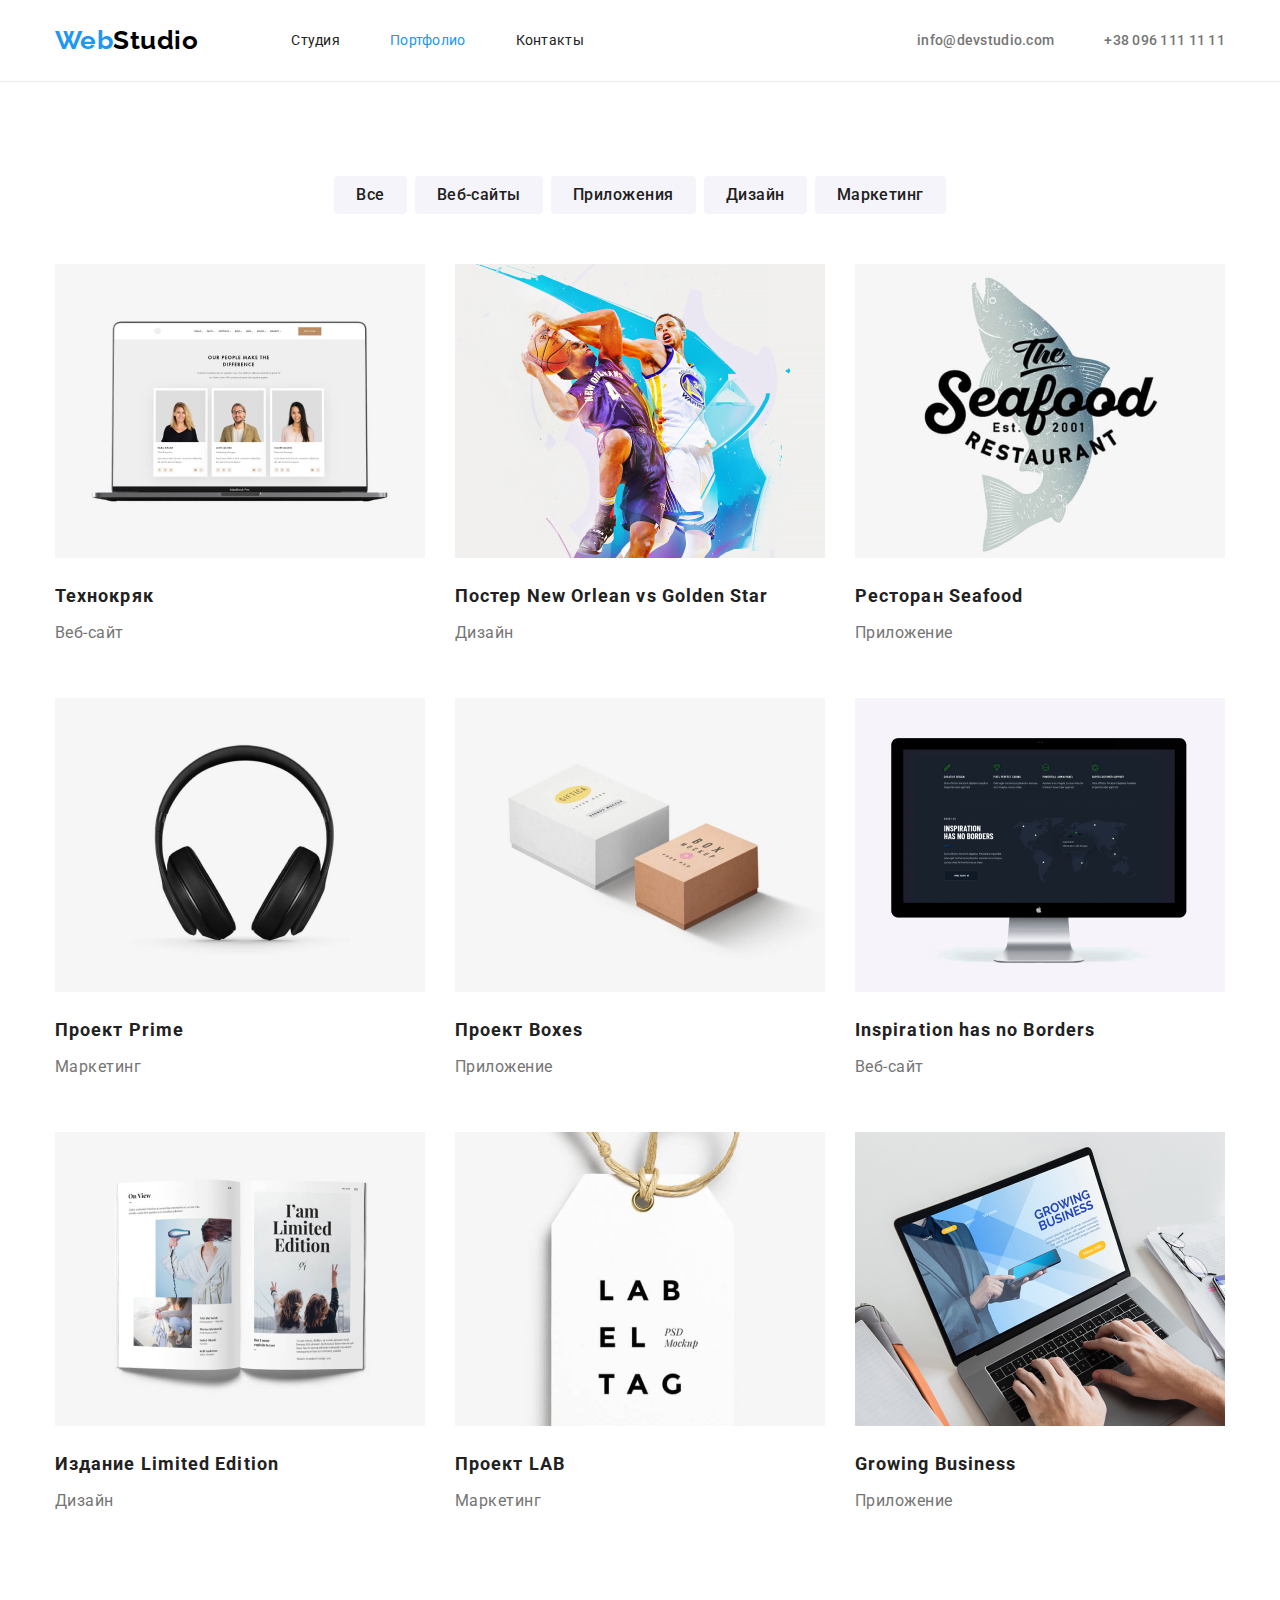
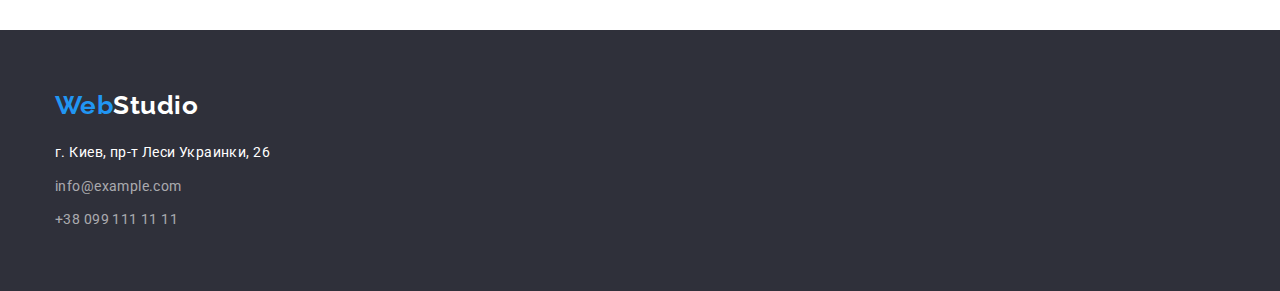
==== commit fb20e20b: "Update portfolio.html" ====
--- a/portfolio.html
+++ b/portfolio.html
@@ -39,7 +39,7 @@
                 </li>
 
                 <li class="header-contacts-item">
-                    <a class="header-mail-link link" href="tel:+380961111111">+38 096 111 11 11</a>
+                    <a class="header-phone-link link" href="tel:+380961111111">+38 096 111 11 11</a>
                 </li>
             </ul>
         </div>
@@ -151,4 +151,4 @@
     </footer>
 </body>
 
-</html>+</html>
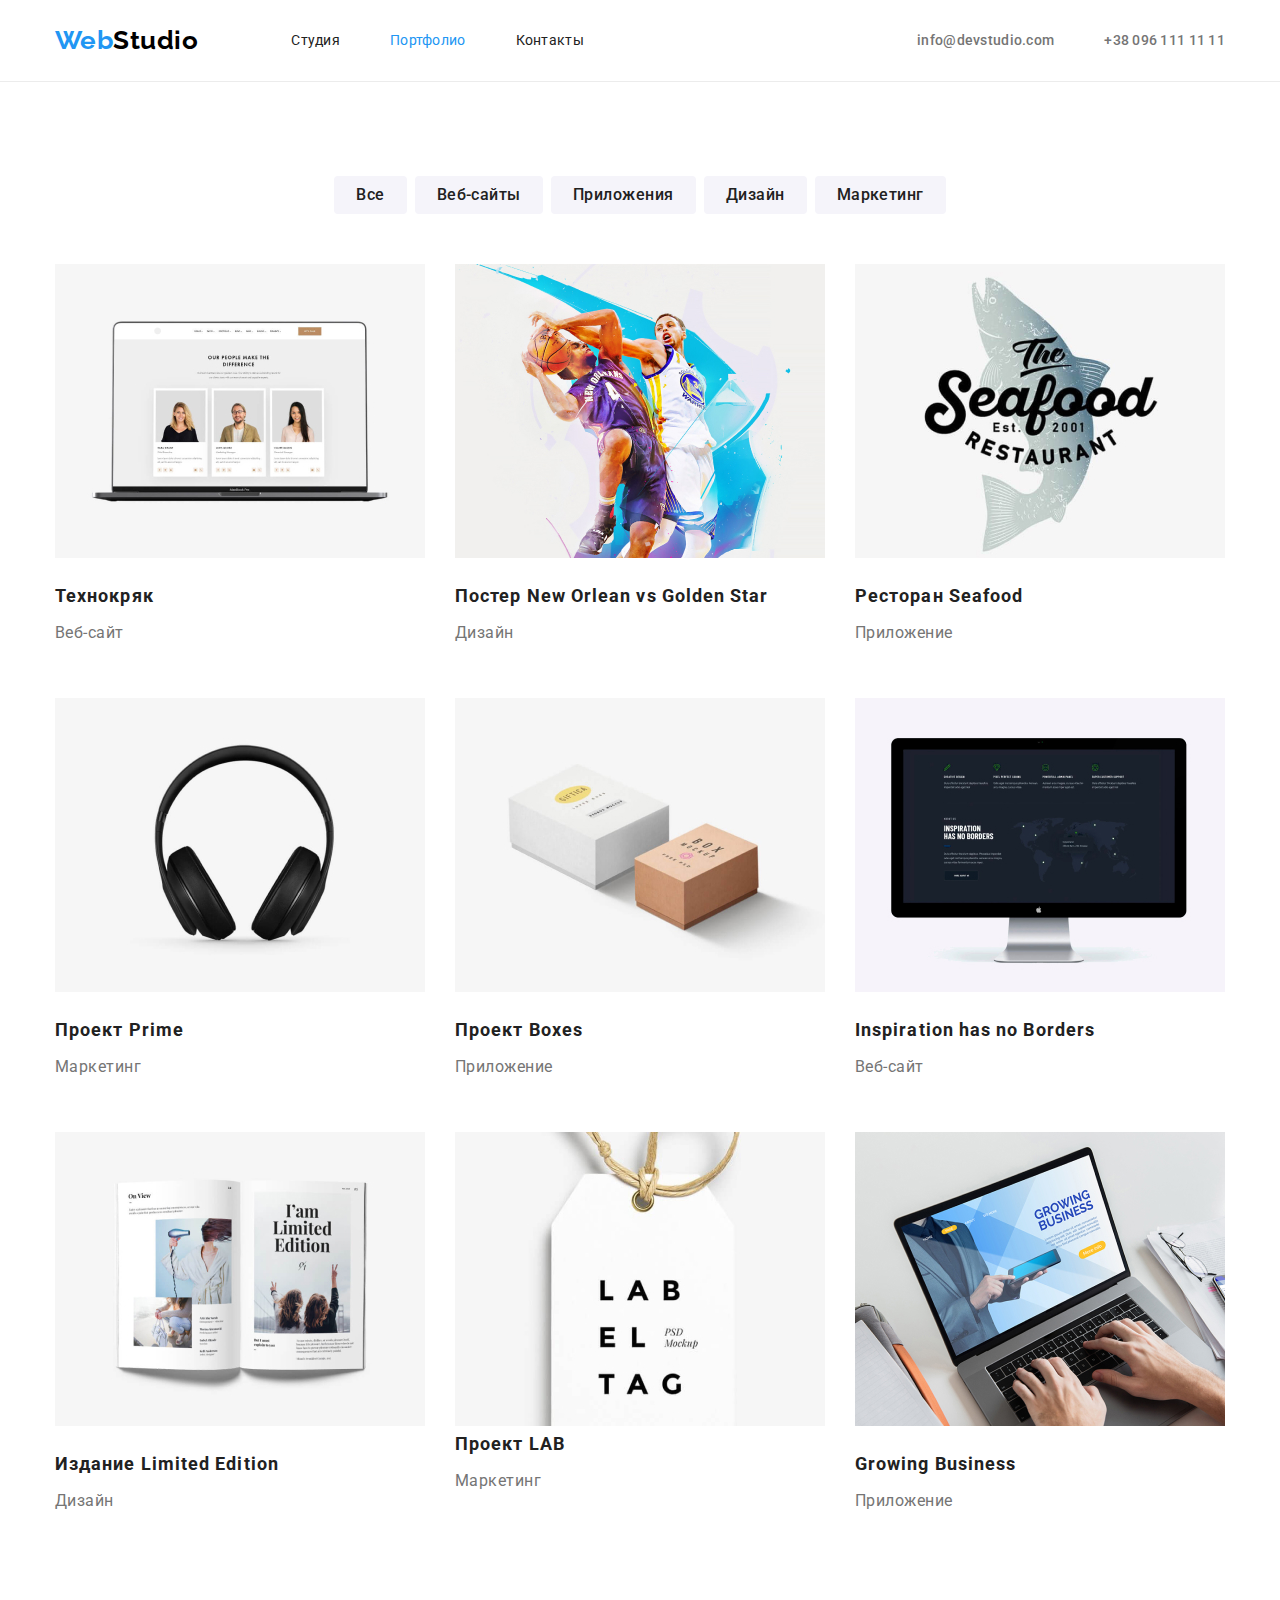
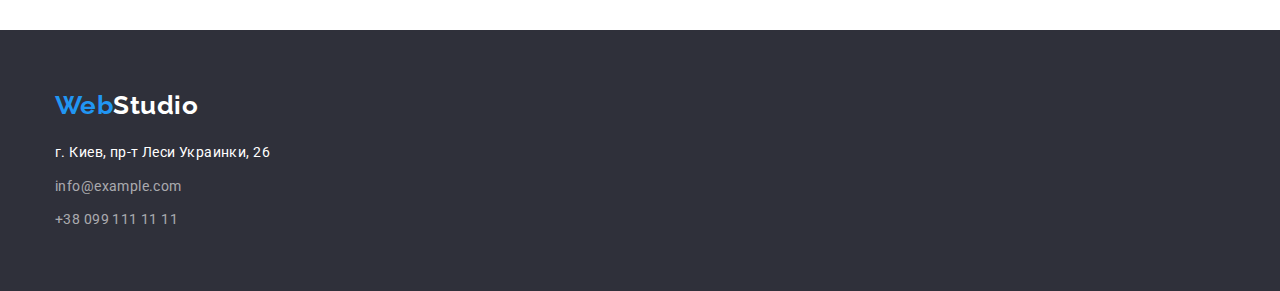
==== commit 08846f43: "исправлены стили карточек команды и портфолио" ====
--- a/portfolio.html
+++ b/portfolio.html
@@ -75,44 +75,58 @@
                     <li class="projects-list-item">
                         <img class="projects-list-img" src="./images/portfolio/1-tehnokryak.jpg" alt="Технокряк"
                             width="370" height="294">
-                        <h2 class="projects-list-title">Технокряк</h2>
-                        <p class="projects-list-text">Веб-сайт</p>
+                        <div class="projects-content">
+                            <h2 class="projects-list-title">Технокряк</h2>
+                            <p class="projects-list-text">Веб-сайт</p>
+                        </div>
                     </li>
                     <li class="projects-list-item">
                         <img class="projects-list-img" src="./images/portfolio/2-poster-new-orlean-vs-golden-star.jpg"
                             alt="Постер New Orlean vs Golden Star" width="370" height="294">
-                        <h2 class="projects-list-title">Постер New Orlean vs Golden Star</h2>
-                        <p class="projects-list-text">Дизайн</p>
+                        <div class="projects-content">
+                            <h2 class="projects-list-title">Постер New Orlean vs Golden Star</h2>
+                            <p class="projects-list-text">Дизайн</p>
+                        </div>
                     </li>
                     <li class="projects-list-item">
                         <img class="projects-list-img" src="./images/portfolio/3-restoran-seafood.jpg"
                             alt="Ресторан Seafood" width="370" height="294">
-                        <h2 class="projects-list-title">Ресторан Seafood</h2>
-                        <p class="projects-list-text">Приложение</p>
+                        <div class="projects-content">
+                            <h2 class="projects-list-title">Ресторан Seafood</h2>
+                            <p class="projects-list-text">Приложение</p>
+                        </div>
                     </li>
                     <li class="projects-list-item">
                         <img class="projects-list-img" src="./images/portfolio/4-proekt-prime.jpg" alt="Проект Prime"
                             width="370" height="294">
-                        <h2 class="projects-list-title">Проект Prime</h2>
-                        <p class="projects-list-text">Маркетинг</p>
+                        <div class="projects-content">
+                            <h2 class="projects-list-title">Проект Prime</h2>
+                            <p class="projects-list-text">Маркетинг</p>
+                        </div>
                     </li>
                     <li class="projects-list-item">
                         <img class="projects-list-img" src="./images/portfolio/5-proekt-boxes.jpg" alt="Проект Boxes"
                             width="370" height="294">
-                        <h2 class="projects-list-title">Проект Boxes</h2>
-                        <p class="projects-list-text">Приложение</p>
+                        <div class="projects-content">
+                            <h2 class="projects-list-title">Проект Boxes</h2>
+                            <p class="projects-list-text">Приложение</p>
+                        </div>
                     </li>
                     <li class="projects-list-item">
                         <img class="projects-list-img" src="./images/portfolio/6-inspiration-has-no-borders.jpg"
                             alt="Inspiration has no Borders" width="370" height="294">
-                        <h2 class="projects-list-title">Inspiration has no Borders</h2>
-                        <p class="projects-list-text">Веб-сайт</p>
+                        <div class="projects-content">
+                            <h2 class="projects-list-title">Inspiration has no Borders</h2>
+                            <p class="projects-list-text">Веб-сайт</p>
+                        </div>
                     </li>
                     <li class="projects-list-item">
                         <img class="projects-list-img" src="./images/portfolio/7-izdanie-limited-edition.jpg"
                             alt="Издание Limited Edition" width="370" height="294">
-                        <h2 class="projects-list-title">Издание Limited Edition</h2>
-                        <p class="projects-list-text">Дизайн</p>
+                        <div class="projects-content">
+                            <h2 class="projects-list-title">Издание Limited Edition</h2>
+                            <p class="projects-list-text">Дизайн</p>
+                        </div>
                     </li>
                     <li class="projects-list-item">
                         <img class="projects-list-img" src="./images/portfolio/8-proekt-lab.jpg" alt="Проект LAB"
@@ -123,8 +137,10 @@
                     <li class="projects-list-item">
                         <img class="projects-list-img" src="./images/portfolio/9-growing-business.jpg"
                             alt="Growing Business" width="370" height="294">
-                        <h2 class="projects-list-title">Growing Business</h2>
-                        <p class="projects-list-text">Приложение</p>
+                        <div class="projects-content">
+                            <h2 class="projects-list-title">Growing Business</h2>
+                            <p class="projects-list-text">Приложение</p>
+                        </div>
                     </li>
                 </ul>
             </div>
@@ -151,4 +167,4 @@
     </footer>
 </body>
 
-</html>
+</html>--- a/css/style.css
+++ b/css/style.css
@@ -230,6 +230,10 @@
     margin-right: 0px;
 }
 
+.features-list-item h3 {
+    margin-bottom: 10px;
+}
+
 .features-item-title {
     font-weight: 700;
     font-size: 14px;
@@ -237,7 +241,6 @@
     letter-spacing: 0.03em;
     text-transform: uppercase;
     color: var(--title-color);
-    margin-bottom: 10px;
 }
 
 .features-item-text {
@@ -304,7 +307,6 @@
 .our-team-list-item {
     width: calc((100% - 90px)/4);
     margin-right: 30px;
-    padding-bottom: 30px;
     background: var(--header-hero-btn-color);
 /* material shadow v1 */
     box-shadow: 0px 1px 3px rgba(0, 0, 0, 0.12), 0px 1px 1px rgba(0, 0, 0, 0.14), 0px 2px 1px rgba(0, 0, 0, 0.2);
@@ -315,8 +317,13 @@
     margin-right: 0px;
 }
 
-.our-team-img {
-    margin-bottom: 30px;
+.team-content {
+    padding-top: 30px;
+    padding-bottom: 30px;
+}
+
+.our-team-list-item h3 {
+    margin-bottom: 10px;
 }
 
 .our-team-item-title {
@@ -327,7 +334,6 @@
     text-align: center;
     letter-spacing: 0.03em;
     color: var(--title-color);
-    margin-bottom: 10px;
 }
 
 .our-team-item-text {
@@ -439,7 +445,6 @@
     width: calc((100% - 60px) / 3);
     margin-right: 30px;
     margin-bottom: 30px;
-    padding-bottom: 20px;
 }
 
 .projects-list-item:nth-child(3n) {
@@ -450,11 +455,12 @@
     margin-bottom: 0px;
 }
 
-.projects-list-img {
+.projects-content {
+    padding-top: 20px;
     padding-bottom: 20px;
 }
 
-.projects-list-title {
+.projects-list-item h2 {
     padding-bottom: 4px;
 }
 
@@ -477,4 +483,4 @@
 }
 
 
-/* ---------- END ПОРТФОЛИО ---------- */+/* ---------- END ПОРТФОЛИО ---------- */
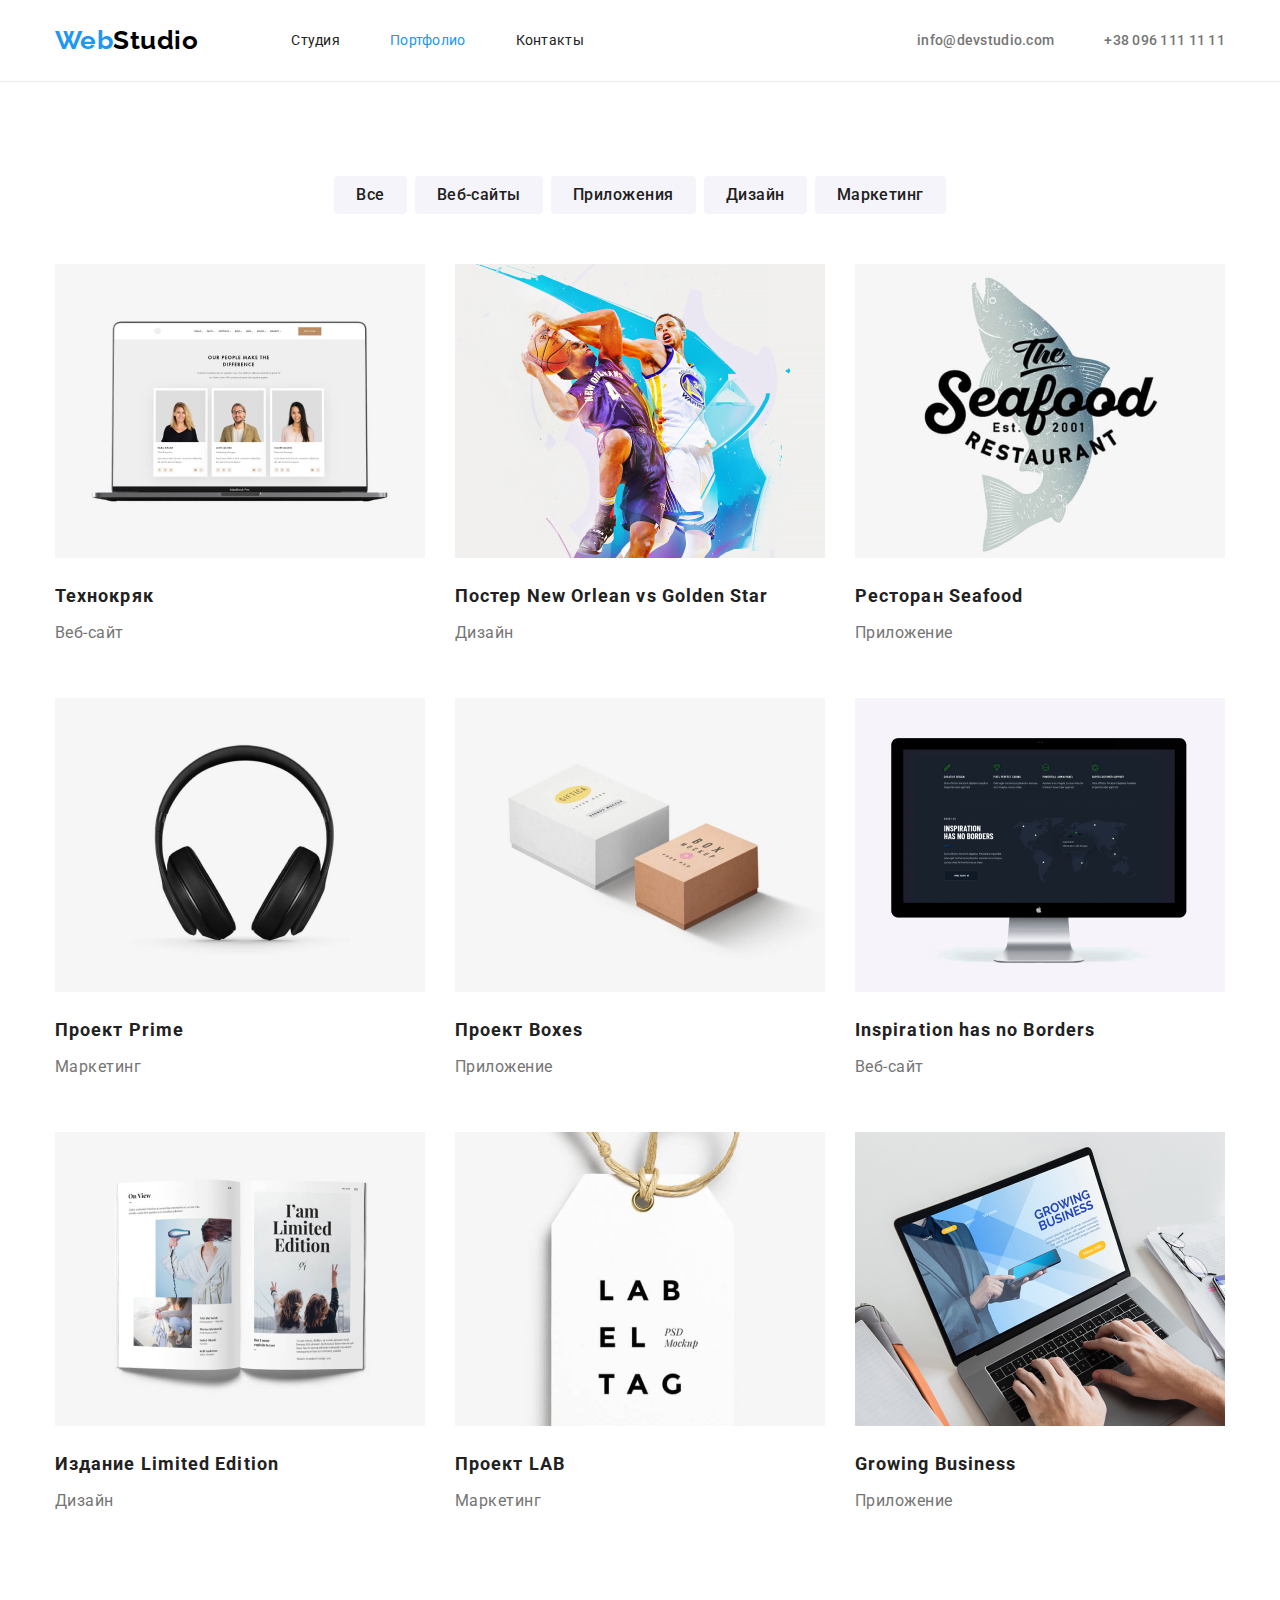
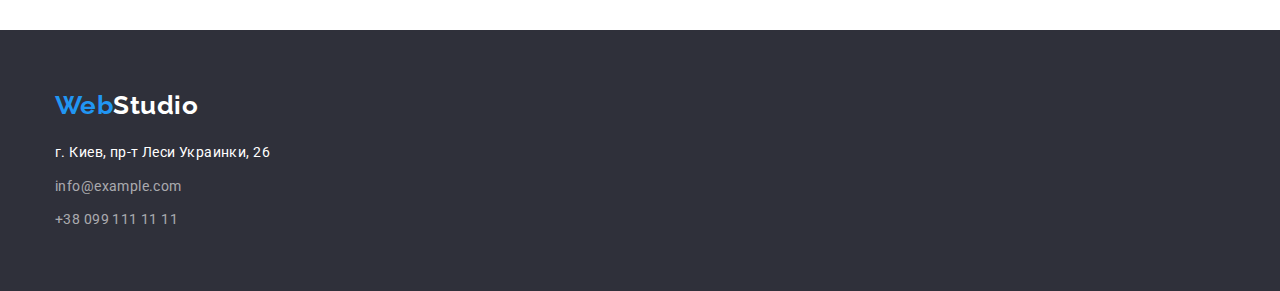
==== commit c53c4eca: "добавлены паддинги для предпоследней карточки портфолио" ====
--- a/portfolio.html
+++ b/portfolio.html
@@ -131,8 +131,10 @@
                     <li class="projects-list-item">
                         <img class="projects-list-img" src="./images/portfolio/8-proekt-lab.jpg" alt="Проект LAB"
                             width="370" height="294">
-                        <h2 class="projects-list-title">Проект LAB</h2>
-                        <p class="projects-list-text">Маркетинг</p>
+                        <div class="projects-content">
+                            <h2 class="projects-list-title">Проект LAB</h2>
+                            <p class="projects-list-text">Маркетинг</p>
+                        </div>
                     </li>
                     <li class="projects-list-item">
                         <img class="projects-list-img" src="./images/portfolio/9-growing-business.jpg"
